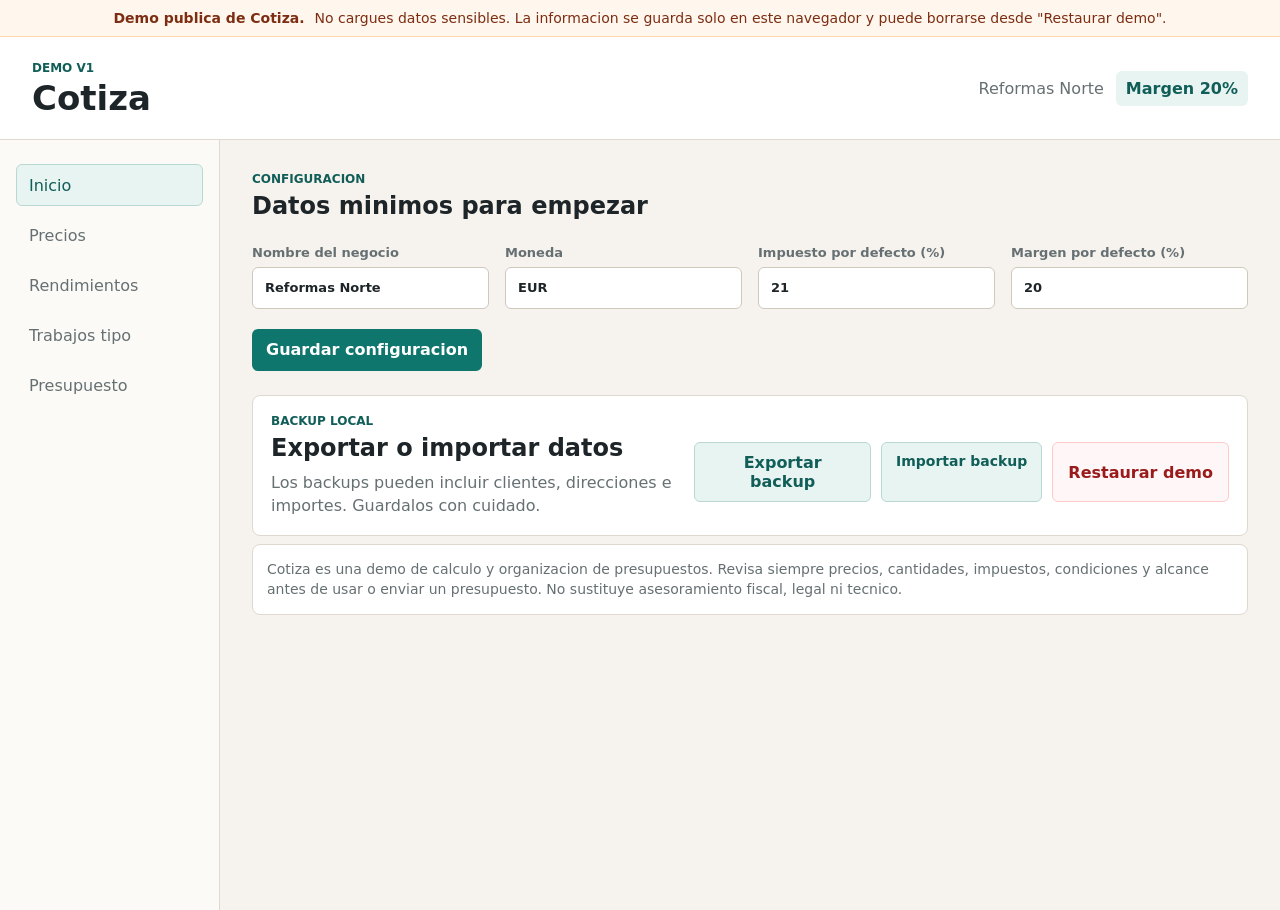
==== app/index.html @ bb560439 "sync local" ====
<!doctype html>
<html lang="es">
  <head>
    <meta charset="UTF-8" />
    <meta name="viewport" content="width=device-width, initial-scale=1.0" />
    <title>Cotiza</title>
    <link rel="stylesheet" href="./styles.css" />
  </head>
  <body>
    <div class="toast" id="toast" role="status" aria-live="polite"></div>
    <section class="demo-notice" aria-label="Aviso de demo">
      <strong>Demo publica de Cotiza.</strong>
      <span>No cargues datos sensibles. La informacion se guarda solo en este navegador y puede borrarse desde "Restaurar demo".</span>
    </section>
    <header class="topbar">
      <div>
        <p class="eyebrow">Demo V1</p>
        <h1>Cotiza</h1>
      </div>
      <div class="business-summary">
        <span id="businessName">Mi negocio</span>
        <strong id="defaultMargin">Margen 20%</strong>
      </div>
    </header>

    <main class="layout">
      <aside class="sidebar" aria-label="Modulos">
        <button class="nav-button active" data-section="setup">Inicio</button>
        <button class="nav-button" data-section="prices">Precios</button>
        <button class="nav-button" data-section="rules">Rendimientos</button>
        <button class="nav-button" data-section="templates">Trabajos tipo</button>
        <button class="nav-button" data-section="budget">Presupuesto</button>
      </aside>

      <section class="content">
        <section class="panel active" id="setup">
          <div class="section-heading">
            <p class="eyebrow">Configuracion</p>
            <h2>Datos minimos para empezar</h2>
          </div>
          <div class="form-grid">
            <label>
              Nombre del negocio
              <input id="inputBusinessName" value="Reformas Norte" />
            </label>
            <label>
              Moneda
              <input id="inputCurrency" value="EUR" />
            </label>
            <label>
              Impuesto por defecto (%)
              <input id="inputTax" type="number" min="0" step="0.1" value="21" />
            </label>
            <label>
              Margen por defecto (%)
              <input id="inputMargin" type="number" min="0" step="0.1" value="20" />
            </label>
          </div>
          <button class="primary-action" id="saveSettings">Guardar configuracion</button>
          <div class="backup-panel">
            <div>
              <p class="eyebrow">Backup local</p>
              <h2>Exportar o importar datos</h2>
              <p class="panel-note">Los backups pueden incluir clientes, direcciones e importes. Guardalos con cuidado.</p>
            </div>
            <div class="action-row">
              <button class="secondary-action" id="exportBackup" type="button">Exportar backup</button>
              <label class="file-action">
                Importar backup
                <input id="importBackup" type="file" accept="application/json" />
              </label>
              <button class="secondary-action danger-action" id="resetDemo" type="button">Restaurar demo</button>
            </div>
          </div>
          <div class="legal-note">
            Cotiza es una demo de calculo y organizacion de presupuestos. Revisa siempre precios, cantidades,
            impuestos, condiciones y alcance antes de usar o enviar un presupuesto. No sustituye asesoramiento
            fiscal, legal ni tecnico.
          </div>
        </section>

        <section class="panel" id="prices">
          <div class="section-heading">
            <p class="eyebrow">Base controlada</p>
            <h2>Precios</h2>
          </div>
          <div class="split">
            <form class="entry-form" id="priceForm">
              <label>
                Concepto
                <input id="priceName" placeholder="Pintura plastica interior" required />
              </label>
              <label>
                Tipo
                <select id="priceType">
                  <option>Material</option>
                  <option>Mano de obra</option>
                  <option>Transporte</option>
                  <option>Alquiler</option>
                  <option>Otro</option>
                </select>
              </label>
              <label>
                Unidad
                <input id="priceUnit" placeholder="litro, hora, unidad" required />
              </label>
              <label>
                Precio unitario
                <input id="priceValue" type="number" min="0" step="0.01" required />
              </label>
              <button class="primary-action" type="submit">Agregar precio</button>
            </form>
            <div class="table-wrap">
              <table>
                <thead>
                  <tr>
                    <th>Concepto</th>
                    <th>Tipo</th>
                    <th>Unidad</th>
                    <th>Precio</th>
                  </tr>
                </thead>
                <tbody id="pricesTable"></tbody>
              </table>
            </div>
          </div>
        </section>

        <section class="panel" id="rules">
          <div class="section-heading">
            <p class="eyebrow">Calculo transparente</p>
            <h2>Rendimientos</h2>
          </div>
          <div class="split">
            <form class="entry-form" id="ruleForm">
              <label>
                Nombre
                <input id="ruleName" placeholder="Cobertura pintura por mano" required />
              </label>
              <label>
                Variable
                <select id="ruleVariable">
                  <option value="area">m2</option>
                  <option value="quantity">cantidad</option>
                  <option value="linear">metros lineales</option>
                </select>
              </label>
              <label>
                Resultado por unidad
                <input id="ruleFactor" type="number" min="0" step="0.01" required />
              </label>
              <label>
                Unidad resultante
                <input id="ruleUnit" placeholder="litros, horas, unidades" required />
              </label>
              <button class="primary-action" type="submit">Agregar rendimiento</button>
            </form>
            <div class="table-wrap">
              <table>
                <thead>
                  <tr>
                    <th>Nombre</th>
                    <th>Variable</th>
                    <th>Factor</th>
                    <th>Resultado</th>
                  </tr>
                </thead>
                <tbody id="rulesTable"></tbody>
              </table>
            </div>
          </div>
        </section>

        <section class="panel" id="templates">
          <div class="section-heading">
            <p class="eyebrow">Recetas reutilizables</p>
            <h2>Trabajos tipo</h2>
          </div>
          <div class="split wide-split">
            <form class="entry-form" id="templateForm">
              <label>
                Nombre del trabajo
                <input id="templateName" placeholder="Cambiar grifo" required />
              </label>
              <label>
                Descripcion breve
                <textarea id="templateDescription" placeholder="Incluye mano de obra, material auxiliar y desplazamiento." required></textarea>
              </label>
              <div class="line-builder">
                <label>
                  Precio asociado
                  <select id="templateLinePrice"></select>
                </label>
                <label>
                  Calculo
                  <select id="templateLineMode">
                    <option value="rule">Usar rendimiento</option>
                    <option value="direct">Cantidad directa</option>
                  </select>
                </label>
                <label class="rule-field">
                  Rendimiento
                  <select id="templateLineRule"></select>
                </label>
                <label class="direct-field hidden">
                  Variable
                  <select id="templateLineVariable">
                    <option value="area">m2</option>
                    <option value="quantity">cantidad</option>
                    <option value="linear">metros lineales</option>
                  </select>
                </label>
                <label>
                  Multiplicador
                  <input id="templateLineMultiplier" type="number" min="0" step="0.01" value="1" />
                </label>
                <button class="secondary-action" type="button" id="addTemplateLine">Agregar partida</button>
              </div>
              <div class="mini-list" id="draftTemplateLines"></div>
              <div class="action-row">
                <button class="primary-action" type="submit" id="saveTemplateButton">Guardar trabajo tipo</button>
                <button class="secondary-action hidden" type="button" id="cancelTemplateEdit">Cancelar edicion</button>
              </div>
            </form>
            <div class="template-list" id="templateList"></div>
          </div>
        </section>

        <section class="panel" id="budget">
          <div class="section-heading">
            <p class="eyebrow">Presupuesto editable</p>
            <h2>Crear presupuesto</h2>
          </div>
          <div class="quote-data">
            <label>
              Numero
              <input id="quoteNumber" placeholder="P-0001" />
            </label>
            <label>
              Cliente
              <input id="quoteClient" placeholder="Nombre del cliente" />
            </label>
            <label>
              Direccion / obra
              <input id="quoteAddress" placeholder="Direccion del trabajo" />
            </label>
            <label>
              Validez
              <input id="quoteValidity" placeholder="15 dias" />
            </label>
            <label>
              Fecha
              <input id="quoteDate" type="date" />
            </label>
            <label>
              Estado
              <select id="quoteStatus">
                <option value="draft">Borrador</option>
                <option value="sent">Enviado</option>
                <option value="accepted">Aceptado</option>
                <option value="rejected">Rechazado</option>
              </select>
            </label>
          </div>
          <div class="budget-controls">
            <label>
              Trabajo tipo
              <select id="budgetTemplate"></select>
            </label>
            <label>
              Superficie m2
              <input id="budgetArea" type="number" min="0" step="0.1" value="25" />
            </label>
            <label>
              Cantidad
              <input id="budgetQuantity" type="number" min="0" step="1" value="1" />
            </label>
            <label>
              Metros lineales
              <input id="budgetLinear" type="number" min="0" step="0.1" value="0" />
            </label>
            <button class="primary-action" id="calculateBudget">Calcular base</button>
          </div>

          <form class="manual-line" id="manualLineForm">
            <label>
              Linea extra
              <input id="manualLineName" placeholder="Retirada de escombros" required />
            </label>
            <label>
              Cantidad
              <input id="manualLineQuantity" type="number" min="0" step="0.01" value="1" required />
            </label>
            <label>
              Unidad
              <input id="manualLineUnit" placeholder="unidad" required />
            </label>
            <label>
              Precio
              <input id="manualLinePrice" type="number" min="0" step="0.01" required />
            </label>
            <button class="secondary-action" type="submit">Agregar linea</button>
          </form>

          <div class="table-wrap">
            <table>
              <thead>
                <tr>
                  <th>Partida</th>
                  <th>Cantidad</th>
                  <th>Unidad</th>
                  <th>Precio</th>
                  <th>Total</th>
                </tr>
              </thead>
              <tbody id="budgetLines"></tbody>
            </table>
          </div>

          <div class="budget-footer">
            <label>
              Notas para el cliente
              <textarea id="budgetNotes">Presupuesto sujeto a revision final de medidas, estado de superficies y alcance del trabajo.</textarea>
            </label>
            <div class="totals">
              <p><span>Coste estimado</span><strong id="costTotal">0,00 EUR</strong></p>
              <p><span>Precio antes de impuesto</span><strong id="subtotal">0,00 EUR</strong></p>
              <p><span>Margen</span><strong id="marginTotal">0,00 EUR</strong></p>
              <p><span>Impuesto</span><strong id="taxTotal">0,00 EUR</strong></p>
              <p class="grand-total"><span>Total</span><strong id="grandTotal">0,00 EUR</strong></p>
              <button class="secondary-action print-button" id="saveQuote">Guardar presupuesto</button>
              <button class="secondary-action print-button" id="newQuote">Nuevo presupuesto</button>
              <button class="primary-action print-button" id="printBudget">Imprimir / Guardar PDF</button>
            </div>
          </div>

          <div class="saved-quotes">
            <div class="section-heading compact-heading">
              <p class="eyebrow">Historial local</p>
              <h2>Presupuestos guardados</h2>
            </div>
            <div class="commercial-summary" id="commercialSummary"></div>
            <div class="history-filters">
              <label>
                Buscar
                <input id="quoteSearch" placeholder="Numero, cliente o direccion" />
              </label>
              <label>
                Estado
                <select id="quoteStatusFilter">
                  <option value="all">Todos</option>
                  <option value="draft">Borrador</option>
                  <option value="sent">Enviado</option>
                  <option value="accepted">Aceptado</option>
                  <option value="rejected">Rechazado</option>
                </select>
              </label>
            </div>
            <div class="mini-list" id="savedQuotesList"></div>
          </div>
        </section>
      </section>
    </main>

    <section class="print-sheet" id="printSheet" aria-label="Presupuesto imprimible"></section>

    <script src="./state.js"></script>
    <script src="./render.js"></script>
    <script src="./actions.js"></script>
  </body>
</html>
---- app/styles.css ----
:root {
  color-scheme: light;
  --bg: #f6f3ee;
  --surface: #ffffff;
  --ink: #1e2528;
  --muted: #667073;
  --line: #ded8cf;
  --accent: #0f766e;
  --accent-dark: #115e59;
  --warning: #b45309;
  --soft: #e8f4f2;
}

* {
  box-sizing: border-box;
}

body {
  margin: 0;
  min-height: 100vh;
  background: var(--bg);
  color: var(--ink);
  font-family: Inter, ui-sans-serif, system-ui, -apple-system, BlinkMacSystemFont, "Segoe UI", sans-serif;
}

.toast {
  position: fixed;
  top: 18px;
  right: 18px;
  z-index: 20;
  max-width: min(360px, calc(100vw - 36px));
  padding: 12px 14px;
  border: 1px solid #b9d8d3;
  border-radius: 8px;
  background: #f7fbfa;
  color: var(--accent-dark);
  box-shadow: 0 12px 30px rgba(30, 37, 40, 0.14);
  font-weight: 800;
  opacity: 0;
  pointer-events: none;
  transform: translateY(-8px);
  transition: opacity 160ms ease, transform 160ms ease;
}

.toast.visible {
  opacity: 1;
  transform: translateY(0);
}

.toast.error {
  border-color: #fecaca;
  background: #fff7f7;
  color: #991b1b;
}

.demo-notice {
  display: flex;
  align-items: center;
  justify-content: center;
  gap: 10px;
  padding: 10px 18px;
  background: #fff7ed;
  color: #7c2d12;
  border-bottom: 1px solid #fed7aa;
  font-size: 14px;
}

.demo-notice strong {
  white-space: nowrap;
}

button,
input,
select,
textarea {
  font: inherit;
}

.topbar {
  display: flex;
  align-items: center;
  justify-content: space-between;
  gap: 24px;
  padding: 24px 32px;
  border-bottom: 1px solid var(--line);
  background: var(--surface);
}

h1,
h2,
p {
  margin: 0;
}

h1 {
  font-size: 34px;
  line-height: 1;
}

h2 {
  font-size: 24px;
  line-height: 1.2;
}

.eyebrow {
  margin-bottom: 6px;
  color: var(--accent-dark);
  font-size: 12px;
  font-weight: 800;
  letter-spacing: 0;
  text-transform: uppercase;
}

.business-summary {
  display: flex;
  align-items: center;
  gap: 12px;
  color: var(--muted);
}

.business-summary strong {
  padding: 8px 10px;
  border-radius: 6px;
  background: var(--soft);
  color: var(--accent-dark);
}

.layout {
  display: grid;
  grid-template-columns: 220px 1fr;
  min-height: calc(100vh - 130px);
}

.sidebar {
  padding: 24px 16px;
  border-right: 1px solid var(--line);
  background: #fbfaf7;
}

.nav-button {
  width: 100%;
  min-height: 42px;
  margin-bottom: 8px;
  padding: 10px 12px;
  border: 1px solid transparent;
  border-radius: 6px;
  background: transparent;
  color: var(--muted);
  text-align: left;
  cursor: pointer;
}

.nav-button.active,
.nav-button:hover {
  border-color: #b9d8d3;
  background: var(--soft);
  color: var(--accent-dark);
}

.content {
  padding: 32px;
}

.panel {
  display: none;
}

.panel.active {
  display: block;
}

.section-heading {
  margin-bottom: 24px;
}

.compact-heading {
  margin: 0 0 14px;
}

.form-grid,
.budget-controls,
.quote-data,
.manual-line {
  display: grid;
  grid-template-columns: repeat(4, minmax(150px, 1fr));
  gap: 16px;
  align-items: end;
  margin-bottom: 20px;
}

.manual-line {
  grid-template-columns: 2fr 1fr 1fr 1fr auto;
  padding: 16px;
  border: 1px solid var(--line);
  border-radius: 8px;
  background: #fff;
}

.backup-panel {
  display: grid;
  grid-template-columns: 1fr auto;
  gap: 16px;
  align-items: center;
  margin-top: 24px;
  padding: 18px;
  border: 1px solid var(--line);
  border-radius: 8px;
  background: #fff;
}

.panel-note,
.legal-note {
  margin-top: 8px;
  color: var(--muted);
  line-height: 1.45;
}

.legal-note {
  padding: 14px;
  border: 1px solid var(--line);
  border-radius: 8px;
  background: #fff;
  font-size: 14px;
}

.file-action {
  min-height: 42px;
  padding: 10px 14px;
  border: 1px solid #b9d8d3;
  border-radius: 6px;
  background: var(--soft);
  color: var(--accent-dark);
  font-size: 14px;
  font-weight: 800;
  cursor: pointer;
}

.file-action input {
  display: none;
}

.history-filters {
  display: grid;
  grid-template-columns: 1fr 220px;
  gap: 14px;
  margin-bottom: 16px;
}

.commercial-summary {
  display: grid;
  grid-template-columns: repeat(4, minmax(130px, 1fr));
  gap: 12px;
  margin-bottom: 16px;
}

.summary-item {
  padding: 12px;
  border: 1px solid var(--line);
  border-radius: 8px;
  background: #fbfaf7;
}

.summary-item span {
  display: block;
  color: var(--muted);
  font-size: 12px;
  font-weight: 800;
  text-transform: uppercase;
}

.summary-item strong {
  display: block;
  margin-top: 6px;
  font-size: 18px;
}

.status-pill {
  display: inline-flex;
  align-items: center;
  width: fit-content;
  min-height: 26px;
  padding: 4px 9px;
  border-radius: 999px;
  font-size: 12px;
  font-weight: 800;
}

.status-draft {
  background: #eef2f7;
  color: #475569;
}

.status-sent {
  background: #e0f2fe;
  color: #0369a1;
}

.status-accepted {
  background: #dcfce7;
  color: #166534;
}

.status-rejected {
  background: #fee2e2;
  color: #991b1b;
}

.split {
  display: grid;
  grid-template-columns: minmax(260px, 360px) 1fr;
  gap: 24px;
  align-items: start;
}

.entry-form {
  display: grid;
  gap: 14px;
  padding: 18px;
  border: 1px solid var(--line);
  border-radius: 8px;
  background: var(--surface);
}

label {
  display: grid;
  gap: 7px;
  color: var(--muted);
  font-size: 13px;
  font-weight: 700;
}

input,
select,
textarea {
  width: 100%;
  min-height: 42px;
  padding: 10px 12px;
  border: 1px solid #cfc8bd;
  border-radius: 6px;
  background: #fff;
  color: var(--ink);
}

textarea {
  min-height: 112px;
  resize: vertical;
}

.primary-action {
  min-height: 42px;
  padding: 10px 14px;
  border: 0;
  border-radius: 6px;
  background: var(--accent);
  color: #fff;
  font-weight: 800;
  cursor: pointer;
}

.primary-action:hover {
  background: var(--accent-dark);
}

.secondary-action {
  min-height: 42px;
  padding: 10px 14px;
  border: 1px solid #b9d8d3;
  border-radius: 6px;
  background: var(--soft);
  color: var(--accent-dark);
  font-weight: 800;
  cursor: pointer;
}

.danger-action {
  border-color: #fecaca;
  background: #fff7f7;
  color: #991b1b;
}

.table-wrap {
  overflow: auto;
  border: 1px solid var(--line);
  border-radius: 8px;
  background: var(--surface);
}

table {
  width: 100%;
  border-collapse: collapse;
  min-width: 640px;
}

th,
td {
  padding: 13px 14px;
  border-bottom: 1px solid var(--line);
  text-align: left;
  vertical-align: middle;
}

th {
  color: var(--muted);
  font-size: 12px;
  text-transform: uppercase;
}

td input {
  min-height: 36px;
  padding: 8px;
}

.template-list {
  display: grid;
  grid-template-columns: repeat(2, minmax(220px, 1fr));
  gap: 16px;
}

.wide-split {
  grid-template-columns: minmax(300px, 420px) 1fr;
}

.line-builder {
  display: grid;
  gap: 12px;
  padding: 14px;
  border: 1px dashed #b9d8d3;
  border-radius: 8px;
  background: #f7fbfa;
}

.hidden {
  display: none;
}

.mini-list {
  display: grid;
  gap: 8px;
}

.mini-item {
  display: flex;
  align-items: center;
  justify-content: space-between;
  gap: 12px;
  padding: 10px;
  border: 1px solid var(--line);
  border-radius: 6px;
  background: #fff;
  color: var(--muted);
  font-size: 13px;
}

.mini-item strong {
  color: var(--ink);
}

.mini-actions {
  display: flex;
  flex-wrap: wrap;
  gap: 8px;
}

.mini-actions select {
  width: auto;
  min-height: 38px;
}

.template-meta {
  margin-top: 12px;
  color: var(--muted);
  font-size: 13px;
}

.template-card {
  padding: 18px;
  border: 1px solid var(--line);
  border-radius: 8px;
  background: var(--surface);
}

.template-card h3 {
  margin: 0 0 8px;
  font-size: 18px;
}

.template-card p {
  color: var(--muted);
  line-height: 1.45;
}

.template-actions,
.action-row {
  display: flex;
  flex-wrap: wrap;
  gap: 10px;
  margin-top: 14px;
}

.template-actions button,
.action-row button {
  flex: 1;
}

.budget-footer {
  display: grid;
  grid-template-columns: 1fr minmax(260px, 360px);
  gap: 24px;
  margin-top: 24px;
  align-items: start;
}

.totals {
  padding: 18px;
  border: 1px solid var(--line);
  border-radius: 8px;
  background: var(--surface);
}

.totals p {
  display: flex;
  justify-content: space-between;
  gap: 16px;
  padding: 8px 0;
  color: var(--muted);
}

.totals strong {
  color: var(--ink);
}

.grand-total {
  margin-top: 8px;
  border-top: 1px solid var(--line);
  font-size: 20px;
}

.print-button {
  width: 100%;
  margin-top: 14px;
}

.remove-line {
  min-width: 34px;
  min-height: 34px;
  border: 1px solid var(--line);
  border-radius: 6px;
  background: #fff7ed;
  color: var(--warning);
  cursor: pointer;
}

.line-actions {
  display: flex;
  gap: 6px;
  align-items: center;
}

.line-action {
  min-width: 30px;
  min-height: 30px;
  border: 1px solid var(--line);
  border-radius: 6px;
  background: #fff;
  color: var(--muted);
  cursor: pointer;
}

.line-action:disabled {
  opacity: 0.35;
  cursor: not-allowed;
}

.saved-quotes {
  margin-top: 28px;
  padding: 18px;
  border: 1px solid var(--line);
  border-radius: 8px;
  background: #fff;
}

.print-sheet {
  display: none;
}

@media (max-width: 900px) {
  .demo-notice {
    align-items: flex-start;
    flex-direction: column;
    gap: 4px;
  }

  .demo-notice strong {
    white-space: normal;
  }

  .topbar,
  .business-summary {
    align-items: flex-start;
    flex-direction: column;
  }

  .layout,
  .split,
  .backup-panel,
  .budget-footer {
    grid-template-columns: 1fr;
  }

  .sidebar {
    display: flex;
    gap: 8px;
    overflow-x: auto;
    border-right: 0;
    border-bottom: 1px solid var(--line);
  }

  .nav-button {
    min-width: 150px;
  }

  .form-grid,
  .budget-controls,
  .quote-data,
  .manual-line,
  .history-filters,
  .commercial-summary,
  .template-list {
    grid-template-columns: 1fr;
  }

  .content {
    padding: 20px;
  }
}

@media (max-width: 640px) {
  .topbar {
    padding: 18px;
  }

  h1 {
    font-size: 30px;
  }

  h2 {
    font-size: 21px;
  }

  .content {
    padding: 16px;
  }

  .sidebar {
    padding: 12px;
  }

  .nav-button {
    min-width: 132px;
    min-height: 40px;
    padding: 9px 10px;
  }

  .entry-form,
  .backup-panel,
  .saved-quotes,
  .totals,
  .manual-line {
    padding: 14px;
  }

  .template-actions button,
  .action-row button,
  .file-action {
    width: 100%;
    flex: auto;
    text-align: center;
  }

  .mini-item,
  .mini-actions {
    align-items: stretch;
    flex-direction: column;
  }

  .mini-actions select,
  .mini-actions button {
    width: 100%;
  }

  .toast {
    top: 10px;
    right: 10px;
    left: 10px;
    max-width: none;
  }
}

@media print {
  body {
    background: #fff;
  }

  .topbar,
  .layout {
    display: none;
  }

  .print-sheet {
    display: block;
    padding: 28px;
    color: #111;
    font-family: Arial, sans-serif;
  }

  .print-header {
    display: flex;
    justify-content: space-between;
    gap: 24px;
    margin-bottom: 28px;
    border-bottom: 2px solid #111;
    padding-bottom: 16px;
  }

  .print-header h1 {
    font-size: 28px;
  }

  .print-meta {
    text-align: right;
    color: #555;
  }

  .print-sheet table {
    min-width: 0;
    margin-top: 18px;
  }

  .print-client {
    display: grid;
    gap: 5px;
    margin-bottom: 18px;
    padding: 12px;
    border: 1px solid #ddd;
  }

  .print-sheet th,
  .print-sheet td {
    border-bottom: 1px solid #ddd;
  }

  .print-totals {
    width: 320px;
    margin-top: 22px;
    margin-left: auto;
  }

  .print-totals p {
    display: flex;
    justify-content: space-between;
    padding: 6px 0;
  }

  .print-total {
    border-top: 2px solid #111;
    font-size: 20px;
    font-weight: 700;
  }

  .print-notes,
  .print-terms {
    margin-top: 28px;
    color: #444;
    line-height: 1.5;
  }

  .print-terms {
    margin-top: 18px;
    padding-top: 12px;
    border-top: 1px solid #ddd;
  }
}
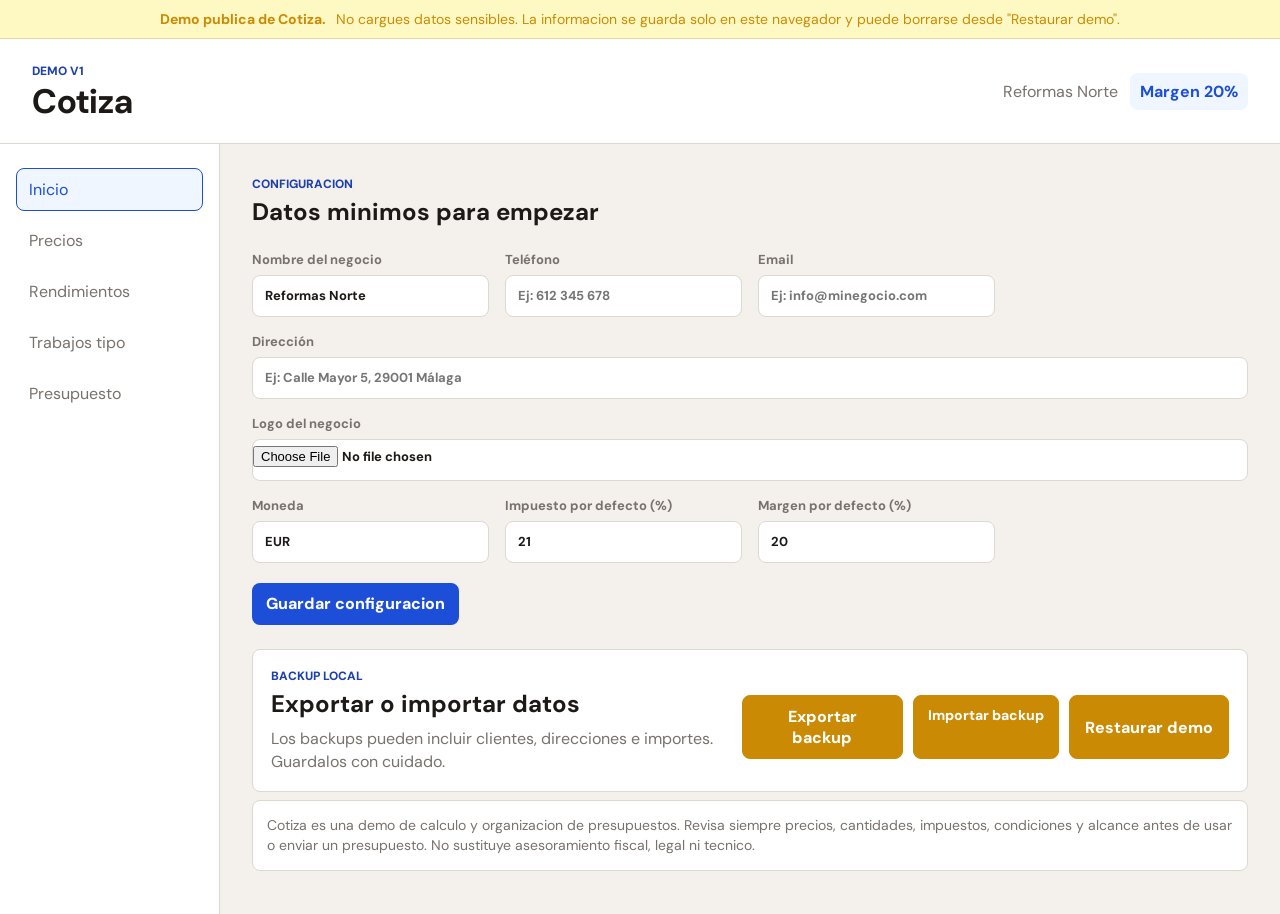
==== commit f70d73d9: "feat: logo y datos de contacto en configuracion y PDF" ====
--- a/app/index.html
+++ b/app/index.html
@@ -4,6 +4,7 @@
     <meta charset="UTF-8" />
     <meta name="viewport" content="width=device-width, initial-scale=1.0" />
     <title>Cotiza</title>
+    <link href="https://fonts.googleapis.com/css2?family=DM+Sans:wght@400;500;600;700&family=Inter:wght@400;500&display=swap" rel="stylesheet" />
     <link rel="stylesheet" href="./styles.css" />
   </head>
   <body>
@@ -44,6 +45,26 @@
               <input id="inputBusinessName" value="Reformas Norte" />
             </label>
             <label>
+              Teléfono
+              <input id="inputBusinessPhone" type="tel" placeholder="Ej: 612 345 678" />
+            </label>
+            <label>
+              Email
+              <input id="inputBusinessEmail" type="email" placeholder="Ej: info@minegocio.com" />
+            </label>
+            <label style="grid-column: 1 / -1;">
+              Dirección
+              <input id="inputBusinessAddress" placeholder="Ej: Calle Mayor 5, 29001 Málaga" />
+            </label>
+            <label style="grid-column: 1 / -1;">
+              Logo del negocio
+              <input id="inputBusinessLogo" type="file" accept="image/*" style="padding: 6px 0;" />
+              <span id="logoPreviewWrap" style="display:none; margin-top:6px;">
+                <img id="logoPreview" style="max-height:48px; max-width:160px; border-radius:6px; border:1px solid var(--border);" alt="Logo" />
+                <button type="button" id="removeLogo" style="margin-left:8px; font-size:0.8rem; color:var(--text-muted); background:none; border:none; cursor:pointer;">Quitar logo</button>
+              </span>
+            </label>
+            <label>
               Moneda
               <input id="inputCurrency" value="EUR" />
             </label>
--- a/app/styles.css
+++ b/app/styles.css
@@ -1,14 +1,17 @@
 :root {
   color-scheme: light;
-  --bg: #f6f3ee;
+  --bg: #f4f1ec;
   --surface: #ffffff;
-  --ink: #1e2528;
-  --muted: #667073;
-  --line: #ded8cf;
-  --accent: #0f766e;
-  --accent-dark: #115e59;
-  --warning: #b45309;
-  --soft: #e8f4f2;
+  --ink: #1c1917;
+  --muted: #78716c;
+  --line: #ddd8d0;
+  --accent: #1d4ed8;
+  --accent-dark: #1e40af;
+  --warning: #ca8a04;
+  --soft: #eff6ff;
+  --secondary: #ca8a04;
+  --font-ui: "DM Sans", ui-sans-serif, system-ui, -apple-system, BlinkMacSystemFont, "Segoe UI", sans-serif;
+  --font-data: "Inter", ui-sans-serif, system-ui, -apple-system, BlinkMacSystemFont, "Segoe UI", sans-serif;
 }
 
 * {
@@ -20,7 +23,7 @@
   min-height: 100vh;
   background: var(--bg);
   color: var(--ink);
-  font-family: Inter, ui-sans-serif, system-ui, -apple-system, BlinkMacSystemFont, "Segoe UI", sans-serif;
+  font-family: var(--font-ui);
 }
 
 .toast {
@@ -30,10 +33,10 @@
   z-index: 20;
   max-width: min(360px, calc(100vw - 36px));
   padding: 12px 14px;
-  border: 1px solid #b9d8d3;
-  border-radius: 8px;
-  background: #f7fbfa;
-  color: var(--accent-dark);
+  border: 1px solid var(--line);
+  border-radius: 8px;
+  background: var(--soft);
+  color: var(--accent);
   box-shadow: 0 12px 30px rgba(30, 37, 40, 0.14);
   font-weight: 800;
   opacity: 0;
@@ -59,9 +62,9 @@
   justify-content: center;
   gap: 10px;
   padding: 10px 18px;
-  background: #fff7ed;
-  color: #7c2d12;
-  border-bottom: 1px solid #fed7aa;
+  background: #fef9c3;
+  color: var(--secondary);
+  border-bottom: 1px solid #e5d7a3;
   font-size: 14px;
 }
 
@@ -74,6 +77,16 @@
 select,
 textarea {
   font: inherit;
+}
+
+h1,
+h2,
+.nav-button,
+.primary-action,
+.secondary-action,
+.file-action,
+.eyebrow {
+  font-family: var(--font-ui);
 }
 
 .topbar {
@@ -120,9 +133,9 @@
 
 .business-summary strong {
   padding: 8px 10px;
-  border-radius: 6px;
+  border-radius: 8px;
   background: var(--soft);
-  color: var(--accent-dark);
+  color: var(--accent);
 }
 
 .layout {
@@ -134,7 +147,7 @@
 .sidebar {
   padding: 24px 16px;
   border-right: 1px solid var(--line);
-  background: #fbfaf7;
+  background: var(--surface);
 }
 
 .nav-button {
@@ -143,7 +156,7 @@
   margin-bottom: 8px;
   padding: 10px 12px;
   border: 1px solid transparent;
-  border-radius: 6px;
+  border-radius: 8px;
   background: transparent;
   color: var(--muted);
   text-align: left;
@@ -152,9 +165,9 @@
 
 .nav-button.active,
 .nav-button:hover {
-  border-color: #b9d8d3;
+  border-color: var(--accent);
   background: var(--soft);
-  color: var(--accent-dark);
+  color: var(--accent);
 }
 
 .content {
@@ -193,7 +206,7 @@
   padding: 16px;
   border: 1px solid var(--line);
   border-radius: 8px;
-  background: #fff;
+  background: var(--surface);
 }
 
 .backup-panel {
@@ -205,7 +218,7 @@
   padding: 18px;
   border: 1px solid var(--line);
   border-radius: 8px;
-  background: #fff;
+  background: var(--surface);
 }
 
 .panel-note,
@@ -219,17 +232,17 @@
   padding: 14px;
   border: 1px solid var(--line);
   border-radius: 8px;
-  background: #fff;
+  background: var(--surface);
   font-size: 14px;
 }
 
 .file-action {
   min-height: 42px;
   padding: 10px 14px;
-  border: 1px solid #b9d8d3;
-  border-radius: 6px;
-  background: var(--soft);
-  color: var(--accent-dark);
+  border: 1px solid var(--secondary);
+  border-radius: 8px;
+  background: var(--secondary);
+  color: #ffffff;
   font-size: 14px;
   font-weight: 800;
   cursor: pointer;
@@ -257,7 +270,7 @@
   padding: 12px;
   border: 1px solid var(--line);
   border-radius: 8px;
-  background: #fbfaf7;
+  background: var(--soft);
 }
 
 .summary-item span {
@@ -272,6 +285,7 @@
   display: block;
   margin-top: 6px;
   font-size: 18px;
+  color: var(--accent);
 }
 
 .status-pill {
@@ -335,9 +349,9 @@
   width: 100%;
   min-height: 42px;
   padding: 10px 12px;
-  border: 1px solid #cfc8bd;
-  border-radius: 6px;
-  background: #fff;
+  border: 1px solid var(--line);
+  border-radius: 8px;
+  background: var(--surface);
   color: var(--ink);
 }
 
@@ -350,7 +364,7 @@
   min-height: 42px;
   padding: 10px 14px;
   border: 0;
-  border-radius: 6px;
+  border-radius: 8px;
   background: var(--accent);
   color: #fff;
   font-weight: 800;
@@ -364,18 +378,18 @@
 .secondary-action {
   min-height: 42px;
   padding: 10px 14px;
-  border: 1px solid #b9d8d3;
-  border-radius: 6px;
-  background: var(--soft);
-  color: var(--accent-dark);
+  border: 1px solid var(--secondary);
+  border-radius: 8px;
+  background: var(--secondary);
+  color: #ffffff;
   font-weight: 800;
   cursor: pointer;
 }
 
 .danger-action {
-  border-color: #fecaca;
-  background: #fff7f7;
-  color: #991b1b;
+  border-color: var(--secondary);
+  background: var(--secondary);
+  color: #ffffff;
 }
 
 .table-wrap {
@@ -389,12 +403,13 @@
   width: 100%;
   border-collapse: collapse;
   min-width: 640px;
+  font-family: var(--font-data);
 }
 
 th,
 td {
   padding: 13px 14px;
-  border-bottom: 1px solid var(--line);
+  border: 1px solid var(--line);
   text-align: left;
   vertical-align: middle;
 }
@@ -424,9 +439,9 @@
   display: grid;
   gap: 12px;
   padding: 14px;
-  border: 1px dashed #b9d8d3;
-  border-radius: 8px;
-  background: #f7fbfa;
+  border: 1px dashed var(--line);
+  border-radius: 8px;
+  background: var(--soft);
 }
 
 .hidden {
@@ -445,8 +460,8 @@
   gap: 12px;
   padding: 10px;
   border: 1px solid var(--line);
-  border-radius: 6px;
-  background: #fff;
+  border-radius: 8px;
+  background: var(--surface);
   color: var(--muted);
   font-size: 13px;
 }
@@ -514,7 +529,7 @@
   padding: 18px;
   border: 1px solid var(--line);
   border-radius: 8px;
-  background: var(--surface);
+  background: var(--soft);
 }
 
 .totals p {
@@ -522,17 +537,20 @@
   justify-content: space-between;
   gap: 16px;
   padding: 8px 0;
-  color: var(--muted);
+  color: var(--accent);
 }
 
 .totals strong {
-  color: var(--ink);
+  color: var(--accent);
+  font-family: var(--font-data);
+  font-weight: 500;
 }
 
 .grand-total {
   margin-top: 8px;
   border-top: 1px solid var(--line);
   font-size: 20px;
+  color: var(--accent);
 }
 
 .print-button {
@@ -544,7 +562,7 @@
   min-width: 34px;
   min-height: 34px;
   border: 1px solid var(--line);
-  border-radius: 6px;
+  border-radius: 8px;
   background: #fff7ed;
   color: var(--warning);
   cursor: pointer;
@@ -560,8 +578,8 @@
   min-width: 30px;
   min-height: 30px;
   border: 1px solid var(--line);
-  border-radius: 6px;
-  background: #fff;
+  border-radius: 8px;
+  background: var(--surface);
   color: var(--muted);
   cursor: pointer;
 }
@@ -576,7 +594,7 @@
   padding: 18px;
   border: 1px solid var(--line);
   border-radius: 8px;
-  background: #fff;
+  background: var(--surface);
 }
 
 .print-sheet {
@@ -716,19 +734,51 @@
   .print-header {
     display: flex;
     justify-content: space-between;
+    align-items: flex-start;
     gap: 24px;
     margin-bottom: 28px;
     border-bottom: 2px solid #111;
     padding-bottom: 16px;
   }
 
+  .print-brand {
+    display: flex;
+    align-items: center;
+    gap: 14px;
+  }
+
+  .print-logo {
+    max-height: 56px;
+    max-width: 140px;
+    object-fit: contain;
+    flex-shrink: 0;
+  }
+
   .print-header h1 {
-    font-size: 28px;
+    font-size: 22px;
+    margin: 0 0 4px 0;
+  }
+
+  .print-contact {
+    font-size: 11px;
+    color: #555;
+    margin: 0;
+    line-height: 1.5;
   }
 
   .print-meta {
     text-align: right;
     color: #555;
+    font-size: 13px;
+  }
+
+  .print-meta p {
+    margin: 2px 0;
+  }
+
+  .print-meta strong {
+    font-size: 15px;
+    color: #111;
   }
 
   .print-sheet table {
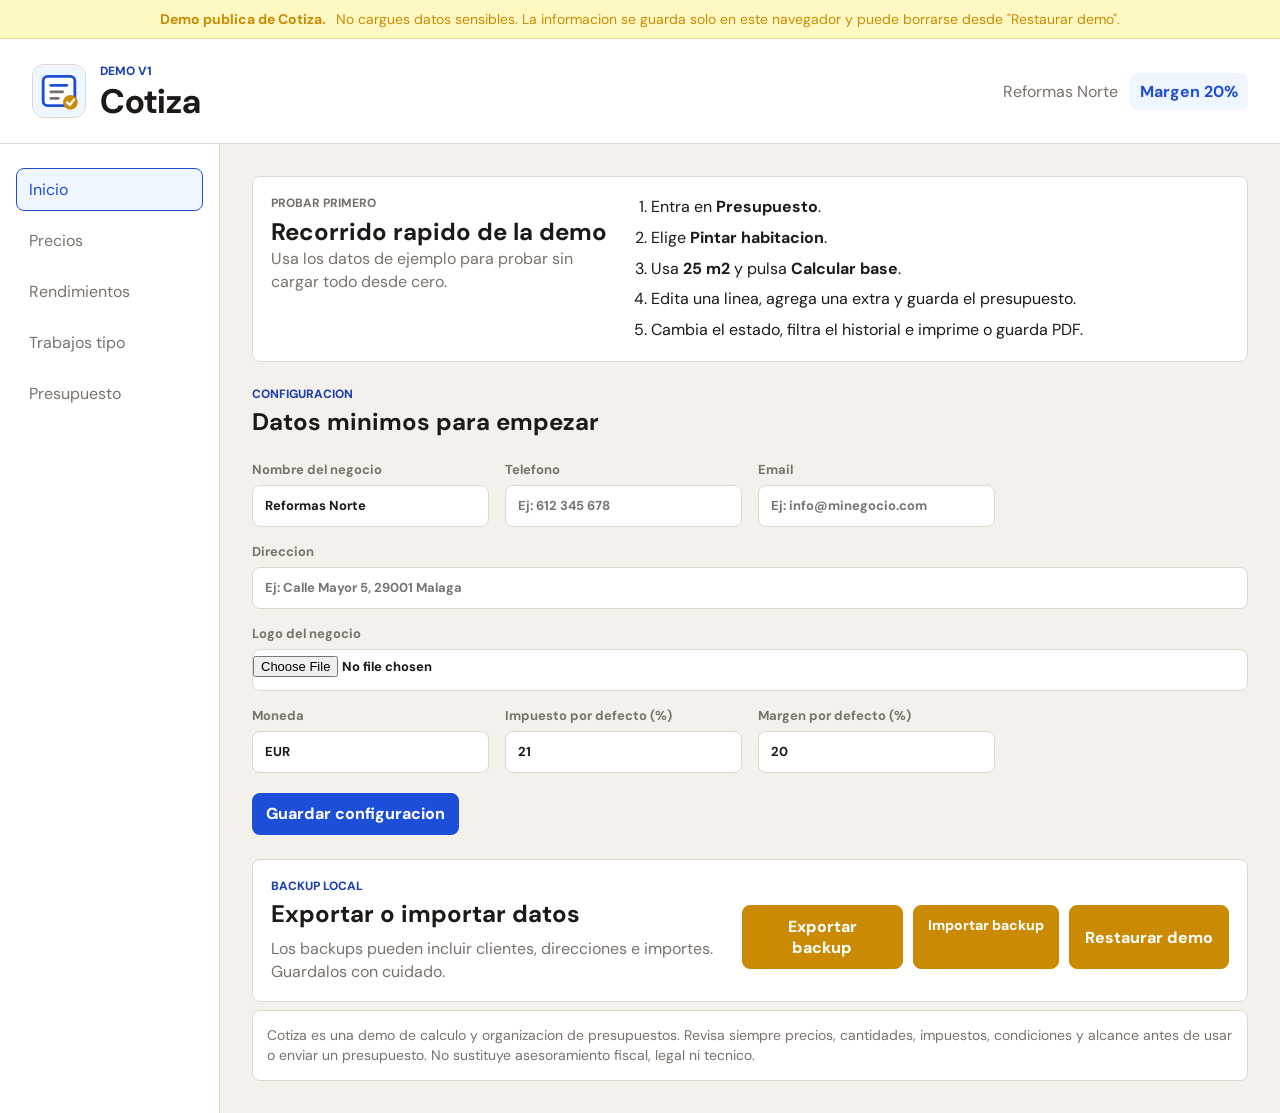
==== commit a7ed6c41: "actualizacion general" ====
--- a/app/index.html
+++ b/app/index.html
@@ -14,9 +14,12 @@
       <span>No cargues datos sensibles. La informacion se guarda solo en este navegador y puede borrarse desde "Restaurar demo".</span>
     </section>
     <header class="topbar">
-      <div>
-        <p class="eyebrow">Demo V1</p>
-        <h1>Cotiza</h1>
+      <div class="brand-lockup">
+        <img class="app-logo" src="../assets/cotiza-logo-mark.svg" alt="Cotiza" />
+        <div>
+          <p class="eyebrow">Demo V1</p>
+          <h1>Cotiza</h1>
+        </div>
       </div>
       <div class="business-summary">
         <span id="businessName">Mi negocio</span>
@@ -35,6 +38,20 @@
 
       <section class="content">
         <section class="panel active" id="setup">
+          <div class="test-guide">
+            <div>
+              <p class="eyebrow">Probar primero</p>
+              <h2>Recorrido rapido de la demo</h2>
+              <p>Usa los datos de ejemplo para probar sin cargar todo desde cero.</p>
+            </div>
+            <ol>
+              <li>Entra en <strong>Presupuesto</strong>.</li>
+              <li>Elige <strong>Pintar habitacion</strong>.</li>
+              <li>Usa <strong>25 m2</strong> y pulsa <strong>Calcular base</strong>.</li>
+              <li>Edita una linea, agrega una extra y guarda el presupuesto.</li>
+              <li>Cambia el estado, filtra el historial e imprime o guarda PDF.</li>
+            </ol>
+          </div>
           <div class="section-heading">
             <p class="eyebrow">Configuracion</p>
             <h2>Datos minimos para empezar</h2>
@@ -45,7 +62,7 @@
               <input id="inputBusinessName" value="Reformas Norte" />
             </label>
             <label>
-              Teléfono
+              Telefono
               <input id="inputBusinessPhone" type="tel" placeholder="Ej: 612 345 678" />
             </label>
             <label>
@@ -53,8 +70,8 @@
               <input id="inputBusinessEmail" type="email" placeholder="Ej: info@minegocio.com" />
             </label>
             <label style="grid-column: 1 / -1;">
-              Dirección
-              <input id="inputBusinessAddress" placeholder="Ej: Calle Mayor 5, 29001 Málaga" />
+              Direccion
+              <input id="inputBusinessAddress" placeholder="Ej: Calle Mayor 5, 29001 Malaga" />
             </label>
             <label style="grid-column: 1 / -1;">
               Logo del negocio
--- a/app/styles.css
+++ b/app/styles.css
@@ -99,6 +99,21 @@
   background: var(--surface);
 }
 
+.brand-lockup {
+  display: flex;
+  align-items: center;
+  gap: 14px;
+}
+
+.app-logo {
+  width: 54px;
+  height: 54px;
+  border: 1px solid var(--line);
+  border-radius: 12px;
+  background: var(--soft);
+  object-fit: contain;
+}
+
 h1,
 h2,
 p {
@@ -188,6 +203,34 @@
 
 .compact-heading {
   margin: 0 0 14px;
+}
+
+.test-guide {
+  display: grid;
+  grid-template-columns: minmax(240px, 340px) 1fr;
+  gap: 18px;
+  align-items: start;
+  margin-bottom: 24px;
+  padding: 18px;
+  border: 1px solid var(--line);
+  border-radius: 8px;
+  background: var(--surface);
+}
+
+.test-guide p {
+  color: var(--muted);
+  line-height: 1.45;
+}
+
+.test-guide ol {
+  margin: 0;
+  padding-left: 22px;
+  color: var(--ink);
+  line-height: 1.55;
+}
+
+.test-guide li + li {
+  margin-top: 6px;
 }
 
 .form-grid,
@@ -621,6 +664,7 @@
   .layout,
   .split,
   .backup-panel,
+  .test-guide,
   .budget-footer {
     grid-template-columns: 1fr;
   }
@@ -681,6 +725,7 @@
 
   .entry-form,
   .backup-panel,
+  .test-guide,
   .saved-quotes,
   .totals,
   .manual-line {
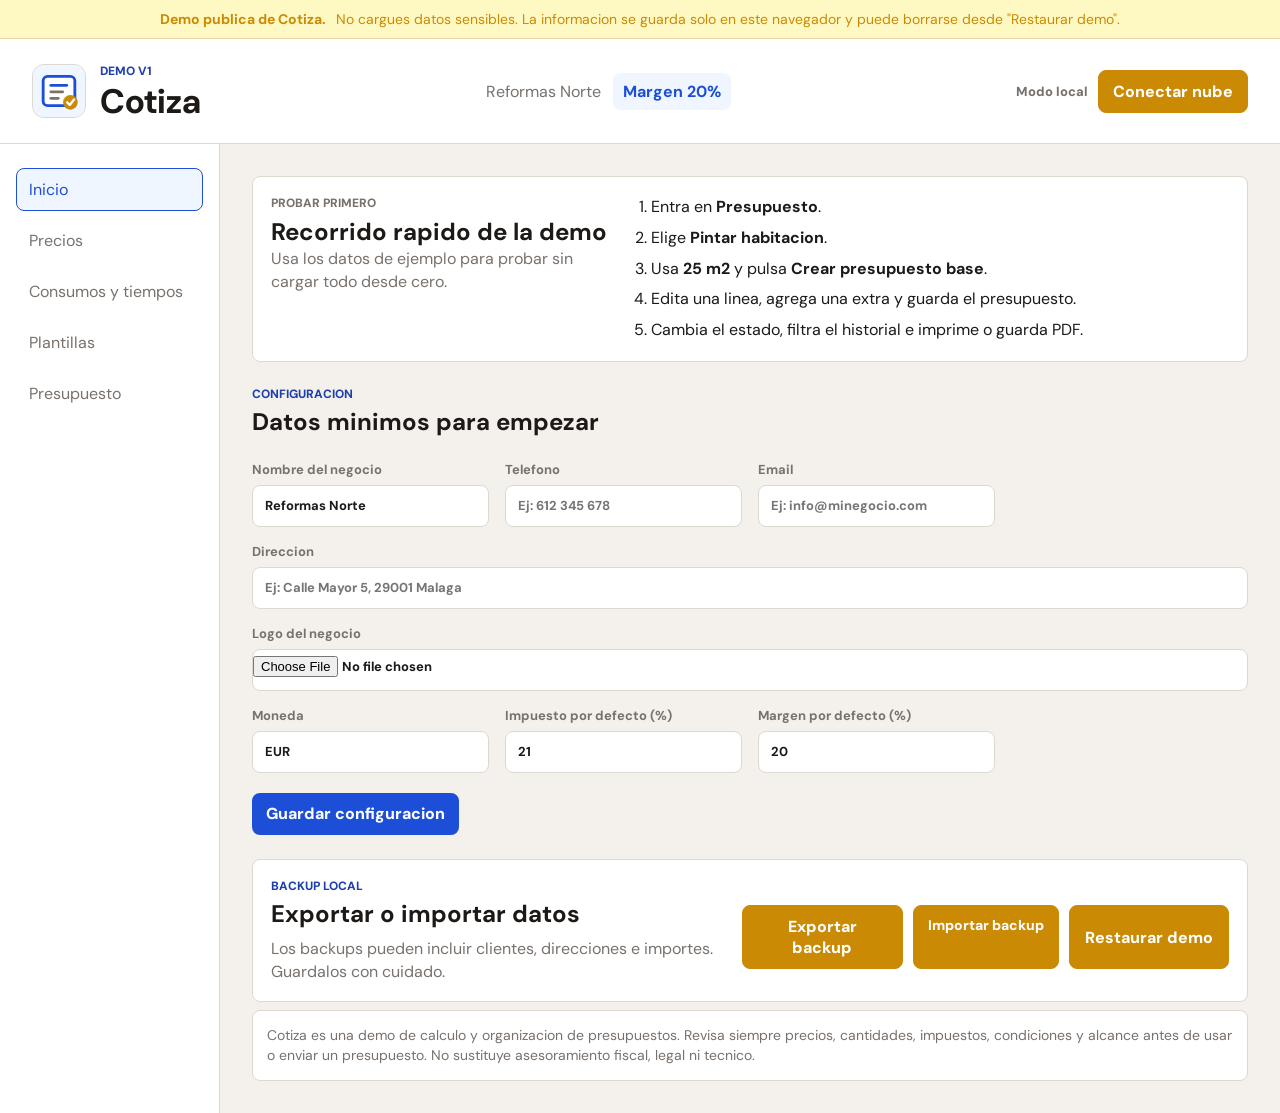
==== commit a975424f: "feat: integracion Supabase — conectar nube, sync, favicon" ====
--- a/app/index.html
+++ b/app/index.html
@@ -4,11 +4,28 @@
     <meta charset="UTF-8" />
     <meta name="viewport" content="width=device-width, initial-scale=1.0" />
     <title>Cotiza</title>
+    <link rel="icon" type="image/svg+xml" href="../assets/cotiza-logo-mark.svg" />
     <link href="https://fonts.googleapis.com/css2?family=DM+Sans:wght@400;500;600;700&family=Inter:wght@400;500&display=swap" rel="stylesheet" />
     <link rel="stylesheet" href="./styles.css" />
   </head>
   <body>
     <div class="toast" id="toast" role="status" aria-live="polite"></div>
+
+    <!-- Login overlay -->
+    <div id="cotiza-login-overlay" style="display:none; position:fixed; inset:0; background:#f8f9fa; z-index:1000; align-items:center; justify-content:center; flex-direction:column; gap:16px;">
+      <h2 style="font-family:'DM Sans',sans-serif; font-size:1.5rem; font-weight:700;">Cotiza</h2>
+      <div style="background:white; padding:32px; border-radius:12px; box-shadow:0 2px 16px rgba(0,0,0,0.08); width:320px; display:flex; flex-direction:column; gap:12px;">
+        <label style="font-family:'DM Sans',sans-serif; font-size:13px; font-weight:600;">Email
+          <input id="login-email" type="email" placeholder="tu@email.com" style="display:block; width:100%; margin-top:4px; padding:8px 12px; border:1px solid #ddd; border-radius:8px; font-size:14px;" />
+        </label>
+        <label style="font-family:'DM Sans',sans-serif; font-size:13px; font-weight:600;">Contraseña
+          <input id="login-password" type="password" placeholder="••••••••" style="display:block; width:100%; margin-top:4px; padding:8px 12px; border:1px solid #ddd; border-radius:8px; font-size:14px;" />
+        </label>
+        <div id="login-error" style="color:#e53e3e; font-size:13px; display:none;"></div>
+        <button id="login-btn" style="background:#1a1a2e; color:white; border:none; border-radius:8px; padding:10px; font-size:14px; font-weight:600; cursor:pointer;">Entrar</button>
+        <button id="login-cancel" type="button" style="background:white; color:#1a1a2e; border:1px solid #ddd; border-radius:8px; padding:10px; font-size:14px; font-weight:600; cursor:pointer;">Seguir sin nube</button>
+      </div>
+    </div>
     <section class="demo-notice" aria-label="Aviso de demo">
       <strong>Demo publica de Cotiza.</strong>
       <span>No cargues datos sensibles. La informacion se guarda solo en este navegador y puede borrarse desde "Restaurar demo".</span>
@@ -25,14 +42,19 @@
         <span id="businessName">Mi negocio</span>
         <strong id="defaultMargin">Margen 20%</strong>
       </div>
+      <div class="cloud-actions">
+        <span id="cloudStatus">Modo local</span>
+        <button class="secondary-action" id="openLogin" type="button">Conectar nube</button>
+        <button class="secondary-action" id="logout-btn" type="button" hidden>Salir</button>
+      </div>
     </header>
 
     <main class="layout">
       <aside class="sidebar" aria-label="Modulos">
         <button class="nav-button active" data-section="setup">Inicio</button>
         <button class="nav-button" data-section="prices">Precios</button>
-        <button class="nav-button" data-section="rules">Rendimientos</button>
-        <button class="nav-button" data-section="templates">Trabajos tipo</button>
+        <button class="nav-button" data-section="rules">Consumos y tiempos</button>
+        <button class="nav-button" data-section="templates">Plantillas</button>
         <button class="nav-button" data-section="budget">Presupuesto</button>
       </aside>
 
@@ -47,7 +69,7 @@
             <ol>
               <li>Entra en <strong>Presupuesto</strong>.</li>
               <li>Elige <strong>Pintar habitacion</strong>.</li>
-              <li>Usa <strong>25 m2</strong> y pulsa <strong>Calcular base</strong>.</li>
+              <li>Usa <strong>25 m2</strong> y pulsa <strong>Crear presupuesto base</strong>.</li>
               <li>Edita una linea, agrega una extra y guarda el presupuesto.</li>
               <li>Cambia el estado, filtra el historial e imprime o guarda PDF.</li>
             </ol>
@@ -121,6 +143,10 @@
           <div class="section-heading">
             <p class="eyebrow">Base controlada</p>
             <h2>Precios</h2>
+          </div>
+          <div class="assist-panel">
+            <strong>Que cargar aca</strong>
+            <p>Carga lo que compras, alquilas o cobras por unidad: materiales, horas, transporte y extras habituales. No hace falta cargar todo el negocio de golpe; alcanza con lo que usas para tus trabajos mas comunes.</p>
           </div>
           <div class="split">
             <form class="entry-form" id="priceForm">
@@ -146,7 +172,10 @@
                 Precio unitario
                 <input id="priceValue" type="number" min="0" step="0.01" required />
               </label>
-              <button class="primary-action" type="submit">Agregar precio</button>
+              <div class="action-row form-actions">
+                <button class="primary-action" type="submit" id="savePriceButton">Agregar precio</button>
+                <button class="secondary-action hidden" type="button" id="cancelPriceEdit">Cancelar edicion</button>
+              </div>
             </form>
             <div class="table-wrap">
               <table>
@@ -156,6 +185,7 @@
                     <th>Tipo</th>
                     <th>Unidad</th>
                     <th>Precio</th>
+                    <th>Acciones</th>
                   </tr>
                 </thead>
                 <tbody id="pricesTable"></tbody>
@@ -167,7 +197,11 @@
         <section class="panel" id="rules">
           <div class="section-heading">
             <p class="eyebrow">Calculo transparente</p>
-            <h2>Rendimientos</h2>
+            <h2>Consumos y tiempos</h2>
+          </div>
+          <div class="assist-panel">
+            <strong>Para que sirve</strong>
+            <p>Aca cargas reglas simples: cuanto material se consume o cuanto tiempo lleva una tarea por m2, por unidad o por metro lineal. Cotiza usa estas reglas para no calcular todo a mano cada vez.</p>
           </div>
           <div class="split">
             <form class="entry-form" id="ruleForm">
@@ -191,7 +225,10 @@
                 Unidad resultante
                 <input id="ruleUnit" placeholder="litros, horas, unidades" required />
               </label>
-              <button class="primary-action" type="submit">Agregar rendimiento</button>
+              <div class="action-row form-actions">
+                <button class="primary-action" type="submit" id="saveRuleButton">Agregar rendimiento</button>
+                <button class="secondary-action hidden" type="button" id="cancelRuleEdit">Cancelar edicion</button>
+              </div>
             </form>
             <div class="table-wrap">
               <table>
@@ -201,6 +238,7 @@
                     <th>Variable</th>
                     <th>Factor</th>
                     <th>Resultado</th>
+                    <th>Acciones</th>
                   </tr>
                 </thead>
                 <tbody id="rulesTable"></tbody>
@@ -212,7 +250,22 @@
         <section class="panel" id="templates">
           <div class="section-heading">
             <p class="eyebrow">Recetas reutilizables</p>
-            <h2>Trabajos tipo</h2>
+            <h2>Plantillas de trabajos</h2>
+          </div>
+          <div class="assist-panel">
+            <strong>La parte que ahorra tiempo</strong>
+            <p>Una plantilla combina precios y consumos para armar un presupuesto base. Por ejemplo: pintar habitacion = pintura + materiales auxiliares + horas + desplazamiento.</p>
+          </div>
+          <div class="starter-help">
+            <div>
+              <strong>Si no sabes por donde empezar</strong>
+              <p>Usa una plantilla de ejemplo, duplicala y cambia precios, tiempos o partidas. Es mas facil corregir una base realista que crear todo desde cero.</p>
+            </div>
+            <ol>
+              <li>Duplica una plantilla parecida.</li>
+              <li>Ajusta las partidas a tu forma de trabajar.</li>
+              <li>Pruebala en Presupuesto con medidas reales.</li>
+            </ol>
           </div>
           <div class="split wide-split">
             <form class="entry-form" id="templateForm">
@@ -251,12 +304,13 @@
                 <label>
                   Multiplicador
                   <input id="templateLineMultiplier" type="number" min="0" step="0.01" value="1" />
+                  <small>Usalo para manos, merma o extras. Ej: 1,08 suma 8%.</small>
                 </label>
                 <button class="secondary-action" type="button" id="addTemplateLine">Agregar partida</button>
               </div>
               <div class="mini-list" id="draftTemplateLines"></div>
               <div class="action-row">
-                <button class="primary-action" type="submit" id="saveTemplateButton">Guardar trabajo tipo</button>
+                <button class="primary-action" type="submit" id="saveTemplateButton">Guardar plantilla</button>
                 <button class="secondary-action hidden" type="button" id="cancelTemplateEdit">Cancelar edicion</button>
               </div>
             </form>
@@ -302,7 +356,7 @@
           </div>
           <div class="budget-controls">
             <label>
-              Trabajo tipo
+              Plantilla de trabajo
               <select id="budgetTemplate"></select>
             </label>
             <label>
@@ -317,8 +371,10 @@
               Metros lineales
               <input id="budgetLinear" type="number" min="0" step="0.1" value="0" />
             </label>
-            <button class="primary-action" id="calculateBudget">Calcular base</button>
-          </div>
+            <button class="primary-action" id="calculateBudget">Crear presupuesto base</button>
+          </div>
+
+          <div class="calculation-explanation" id="calculationExplanation"></div>
 
           <form class="manual-line" id="manualLineForm">
             <label>
@@ -402,8 +458,14 @@
 
     <section class="print-sheet" id="printSheet" aria-label="Presupuesto imprimible"></section>
 
+    <script src="./core.js"></script>
     <script src="./state.js"></script>
     <script src="./render.js"></script>
     <script src="./actions.js"></script>
+    <!-- Supabase SDK -->
+    <script src="https://cdn.jsdelivr.net/npm/@supabase/supabase-js@2/dist/umd/supabase.js"></script>
+    <script src="./config.js"></script>
+    <script src="./supabase-sync.js"></script>
+    <script src="./supabase-client.js"></script>
   </body>
 </html>
--- a/app/styles.css
+++ b/app/styles.css
@@ -153,6 +153,18 @@
   color: var(--accent);
 }
 
+.cloud-actions {
+  display: flex;
+  align-items: center;
+  gap: 10px;
+}
+
+.cloud-actions span {
+  color: var(--muted);
+  font-size: 13px;
+  font-weight: 800;
+}
+
 .layout {
   display: grid;
   grid-template-columns: 220px 1fr;
@@ -231,6 +243,84 @@
 
 .test-guide li + li {
   margin-top: 6px;
+}
+
+.assist-panel,
+.calculation-explanation,
+.starter-help {
+  margin-bottom: 20px;
+  padding: 16px;
+  border: 1px solid var(--line);
+  border-radius: 8px;
+  background: var(--soft);
+}
+
+.assist-panel strong,
+.calculation-explanation strong,
+.starter-help strong {
+  display: block;
+  color: var(--accent);
+  font-size: 14px;
+  font-weight: 800;
+}
+
+.assist-panel p,
+.calculation-explanation p,
+.starter-help p {
+  margin: 6px 0 0;
+  color: var(--muted);
+  line-height: 1.45;
+}
+
+.starter-help {
+  display: grid;
+  grid-template-columns: minmax(220px, 1fr) minmax(220px, 1fr);
+  gap: 14px;
+  background: var(--surface);
+}
+
+.starter-help ol {
+  margin: 0;
+  padding-left: 22px;
+  color: var(--ink);
+  line-height: 1.5;
+}
+
+.starter-help li + li {
+  margin-top: 5px;
+}
+
+.calculation-explanation:empty {
+  display: none;
+}
+
+.explanation-grid {
+  display: grid;
+  grid-template-columns: repeat(2, minmax(220px, 1fr));
+  gap: 12px;
+  margin-top: 12px;
+}
+
+.explanation-item {
+  padding: 12px;
+  border: 1px solid var(--line);
+  border-radius: 8px;
+  background: var(--surface);
+}
+
+.explanation-item span {
+  display: block;
+  margin-top: 6px;
+  color: var(--muted);
+  font-size: 13px;
+  line-height: 1.45;
+}
+
+.explanation-item b {
+  display: block;
+  margin-top: 6px;
+  color: var(--ink);
+  font-size: 14px;
 }
 
 .form-grid,
@@ -386,6 +476,13 @@
   font-weight: 700;
 }
 
+label small {
+  color: var(--muted);
+  font-size: 12px;
+  font-weight: 500;
+  line-height: 1.35;
+}
+
 input,
 select,
 textarea {
@@ -555,6 +652,10 @@
   margin-top: 14px;
 }
 
+.form-actions {
+  margin-top: 0;
+}
+
 .template-actions button,
 .action-row button {
   flex: 1;
@@ -665,6 +766,8 @@
   .split,
   .backup-panel,
   .test-guide,
+  .starter-help,
+  .explanation-grid,
   .budget-footer {
     grid-template-columns: 1fr;
   }
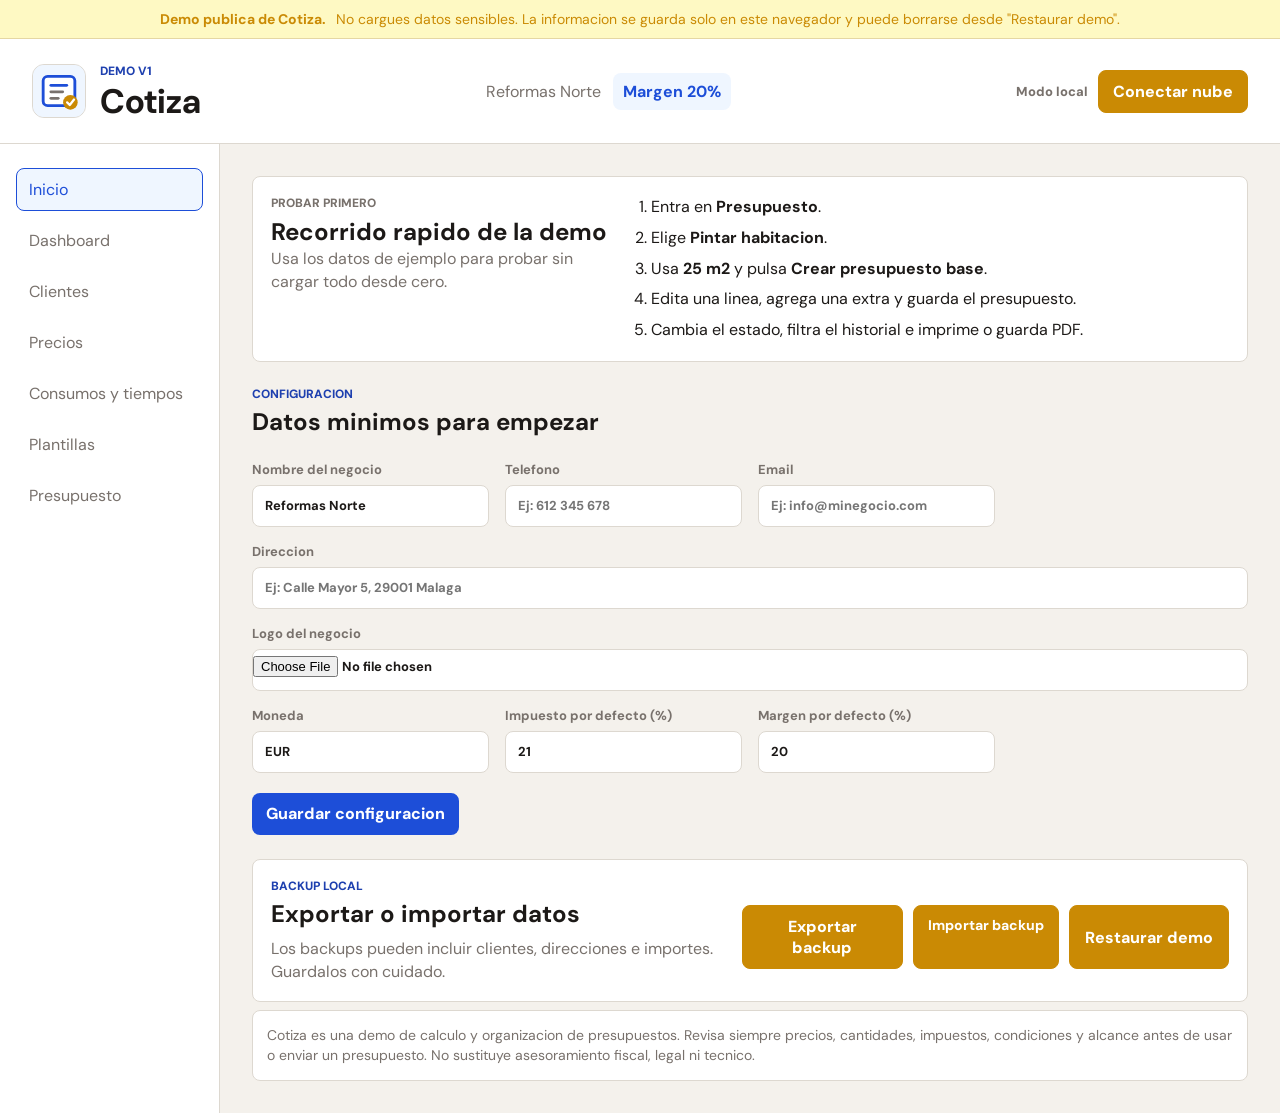
==== commit 8e939daa: "Prepare Cotiza production hardening" ====
--- a/app/index.html
+++ b/app/index.html
@@ -26,9 +26,9 @@
         <button id="login-cancel" type="button" style="background:white; color:#1a1a2e; border:1px solid #ddd; border-radius:8px; padding:10px; font-size:14px; font-weight:600; cursor:pointer;">Seguir sin nube</button>
       </div>
     </div>
-    <section class="demo-notice" aria-label="Aviso de demo">
+    <section class="demo-notice" id="demo-notice" aria-label="Aviso de demo">
       <strong>Demo publica de Cotiza.</strong>
-      <span>No cargues datos sensibles. La informacion se guarda solo en este navegador y puede borrarse desde "Restaurar demo".</span>
+      <span id="demo-notice-text">No cargues datos sensibles. La informacion se guarda solo en este navegador y puede borrarse desde "Restaurar demo".</span>
     </section>
     <header class="topbar">
       <div class="brand-lockup">
@@ -52,6 +52,8 @@
     <main class="layout">
       <aside class="sidebar" aria-label="Modulos">
         <button class="nav-button active" data-section="setup">Inicio</button>
+        <button class="nav-button" data-section="dashboard">Dashboard</button>
+        <button class="nav-button" data-section="clients">Clientes</button>
         <button class="nav-button" data-section="prices">Precios</button>
         <button class="nav-button" data-section="rules">Consumos y tiempos</button>
         <button class="nav-button" data-section="templates">Plantillas</button>
@@ -136,6 +138,94 @@
             Cotiza es una demo de calculo y organizacion de presupuestos. Revisa siempre precios, cantidades,
             impuestos, condiciones y alcance antes de usar o enviar un presupuesto. No sustituye asesoramiento
             fiscal, legal ni tecnico.
+          </div>
+        </section>
+
+        <section class="panel" id="dashboard">
+          <div class="section-heading">
+            <p class="eyebrow">Métricas</p>
+            <h2>Dashboard de Cotiza</h2>
+          </div>
+          <div class="assist-panel">
+            <strong>Lectura rápida del negocio</strong>
+            <p>Estas métricas salen de los presupuestos guardados. Si estás en modo local, se calculan con este navegador. Si conectás la nube, se calculan con Supabase.</p>
+          </div>
+          <div class="dashboard-toolbar">
+            <label>
+              Período
+              <select id="dashboardPeriod">
+                <option value="week">Esta semana</option>
+                <option value="month" selected>Este mes</option>
+                <option value="quarter">Últimos 3 meses</option>
+              </select>
+            </label>
+          </div>
+          <div class="metrics-grid" id="dashboardMetrics"></div>
+          <div class="chart-grid">
+            <section class="chart-panel">
+              <div class="compact-heading">
+                <p class="eyebrow">Estados</p>
+                <h2>Presupuestos por estado</h2>
+              </div>
+              <canvas id="statusChart" height="220"></canvas>
+            </section>
+            <section class="chart-panel">
+              <div class="compact-heading">
+                <p class="eyebrow">Clientes</p>
+                <h2>Top por volumen</h2>
+              </div>
+              <canvas id="clientsChart" height="220"></canvas>
+            </section>
+          </div>
+          <div class="turnia-note">
+            <strong>Turnia</strong>
+            <p>La estructura de dashboard queda preparada, pero las métricas de citas necesitan tablas de citas y servicios antes de calcularse con datos reales.</p>
+          </div>
+        </section>
+
+        <section class="panel" id="clients">
+          <div class="section-heading">
+            <p class="eyebrow">Base comercial</p>
+            <h2>Clientes</h2>
+          </div>
+          <div class="assist-panel">
+            <strong>Clientes detectados automáticamente</strong>
+            <p>Cotiza arma esta base desde los presupuestos guardados. Al guardar un presupuesto en la nube, también crea o vincula el cliente en Supabase.</p>
+          </div>
+          <div class="history-filters">
+            <label>
+              Buscar cliente
+              <input id="clientSearch" placeholder="Nombre o teléfono" />
+            </label>
+            <label>
+              Orden
+              <select id="clientSort">
+                <option value="volume">Mayor volumen</option>
+                <option value="recent">Más reciente</option>
+                <option value="name">Nombre</option>
+              </select>
+            </label>
+          </div>
+          <div class="client-layout">
+            <div class="table-wrap">
+              <table>
+                <thead>
+                  <tr>
+                    <th>Cliente</th>
+                    <th>Teléfono</th>
+                    <th>Email</th>
+                    <th>Primer contacto</th>
+                    <th>Total</th>
+                  </tr>
+                </thead>
+                <tbody id="clientsTable"></tbody>
+              </table>
+            </div>
+            <aside class="client-detail" id="clientDetail">
+              <p class="eyebrow">Historial</p>
+              <h2>Seleccioná un cliente</h2>
+              <p>Al elegirlo vas a ver sus presupuestos, estados e importes.</p>
+            </aside>
           </div>
         </section>
 
@@ -458,13 +548,18 @@
 
     <section class="print-sheet" id="printSheet" aria-label="Presupuesto imprimible"></section>
 
+    <script src="https://browser.sentry-cdn.com/8.30.0/bundle.min.js" crossorigin="anonymous"></script>
+    <script src="./config.js"></script>
+    <script src="./monitoring.js"></script>
     <script src="./core.js"></script>
     <script src="./state.js"></script>
     <script src="./render.js"></script>
+    <script src="https://cdn.jsdelivr.net/npm/chart.js@4.4.3/dist/chart.umd.min.js"></script>
+    <script src="./dashboard.js"></script>
+    <script src="./clients.js"></script>
     <script src="./actions.js"></script>
     <!-- Supabase SDK -->
     <script src="https://cdn.jsdelivr.net/npm/@supabase/supabase-js@2/dist/umd/supabase.js"></script>
-    <script src="./config.js"></script>
     <script src="./supabase-sync.js"></script>
     <script src="./supabase-client.js"></script>
   </body>
--- a/app/styles.css
+++ b/app/styles.css
@@ -399,6 +399,28 @@
   margin-bottom: 16px;
 }
 
+.dashboard-toolbar {
+  display: flex;
+  justify-content: flex-end;
+  margin-bottom: 18px;
+}
+
+.dashboard-toolbar label {
+  min-width: 220px;
+}
+
+.metrics-grid,
+.chart-grid {
+  display: grid;
+  grid-template-columns: repeat(4, minmax(150px, 1fr));
+  gap: 14px;
+  margin-bottom: 18px;
+}
+
+.chart-grid {
+  grid-template-columns: repeat(2, minmax(260px, 1fr));
+}
+
 .summary-item {
   padding: 12px;
   border: 1px solid var(--line);
@@ -419,6 +441,96 @@
   margin-top: 6px;
   font-size: 18px;
   color: var(--accent);
+}
+
+.chart-panel,
+.turnia-note,
+.client-detail {
+  padding: 16px;
+  border: 1px solid var(--line);
+  border-radius: 8px;
+  background: var(--surface);
+}
+
+.chart-panel canvas {
+  max-width: 100%;
+}
+
+.turnia-note {
+  background: var(--soft);
+}
+
+.turnia-note strong,
+.client-detail strong {
+  color: var(--accent);
+}
+
+.turnia-note p,
+.client-detail p {
+  margin-top: 6px;
+  color: var(--muted);
+  line-height: 1.45;
+}
+
+.client-layout {
+  display: grid;
+  grid-template-columns: minmax(0, 1fr) minmax(260px, 360px);
+  gap: 18px;
+  align-items: start;
+}
+
+.client-row {
+  cursor: pointer;
+}
+
+.client-row:hover,
+.client-row.active {
+  background: var(--soft);
+}
+
+.client-history {
+  display: grid;
+  gap: 10px;
+  margin-top: 14px;
+}
+
+.client-history-item {
+  padding: 10px;
+  border: 1px solid var(--line);
+  border-radius: 8px;
+  background: var(--soft);
+}
+
+.client-history-item span {
+  display: block;
+  color: var(--muted);
+  font-size: 13px;
+  line-height: 1.4;
+}
+
+.client-history-lines {
+  display: grid;
+  gap: 6px;
+  margin-top: 10px;
+}
+
+.client-history-line {
+  display: grid;
+  grid-template-columns: minmax(0, 1fr) auto;
+  gap: 10px;
+  padding-top: 6px;
+  border-top: 1px solid var(--line);
+}
+
+.client-history-line span:first-child {
+  color: var(--text);
+  font-weight: 600;
+}
+
+.client-history-empty {
+  margin-top: 8px;
+  font-size: 13px;
+  color: var(--muted);
 }
 
 .status-pill {
@@ -768,6 +880,8 @@
   .test-guide,
   .starter-help,
   .explanation-grid,
+  .chart-grid,
+  .client-layout,
   .budget-footer {
     grid-template-columns: 1fr;
   }
@@ -790,8 +904,17 @@
   .manual-line,
   .history-filters,
   .commercial-summary,
+  .metrics-grid,
   .template-list {
     grid-template-columns: 1fr;
+  }
+
+  .dashboard-toolbar {
+    justify-content: stretch;
+  }
+
+  .dashboard-toolbar label {
+    width: 100%;
   }
 
   .content {
@@ -818,18 +941,40 @@
 
   .sidebar {
     padding: 12px;
+    display: flex;
+    flex-direction: row;
+    flex-wrap: nowrap;
+    overflow-x: auto;
+    scrollbar-width: none;
+    -ms-overflow-style: none;
+    gap: 6px;
+    border-right: 0;
+    border-bottom: 1px solid var(--line);
+  }
+
+  .sidebar::-webkit-scrollbar {
+    display: none;
+  }
+
+  .layout {
+    grid-template-columns: 1fr;
   }
 
   .nav-button {
-    min-width: 132px;
+    min-width: 110px;
     min-height: 40px;
     padding: 9px 10px;
+    flex: 0 0 auto;
+    white-space: nowrap;
+    margin-bottom: 0;
   }
 
   .entry-form,
   .backup-panel,
   .test-guide,
   .saved-quotes,
+  .chart-panel,
+  .client-detail,
   .totals,
   .manual-line {
     padding: 14px;
